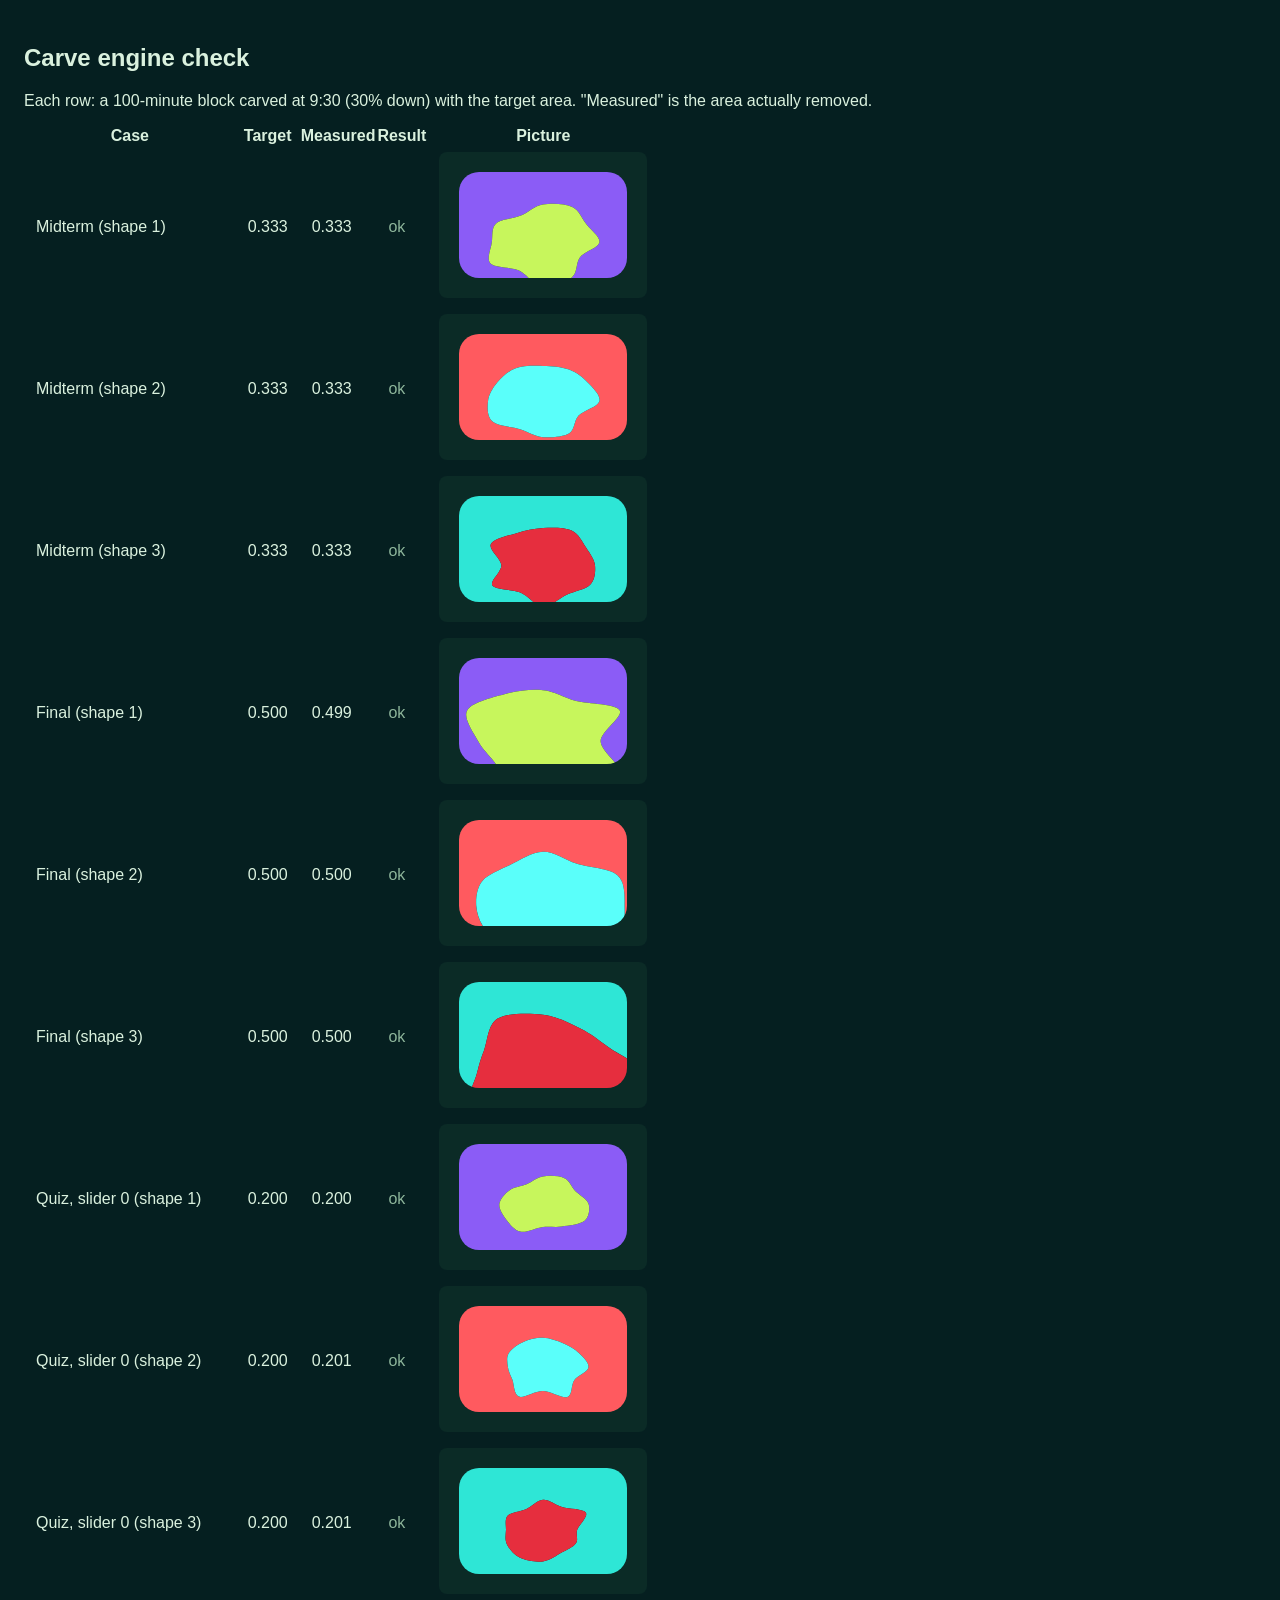
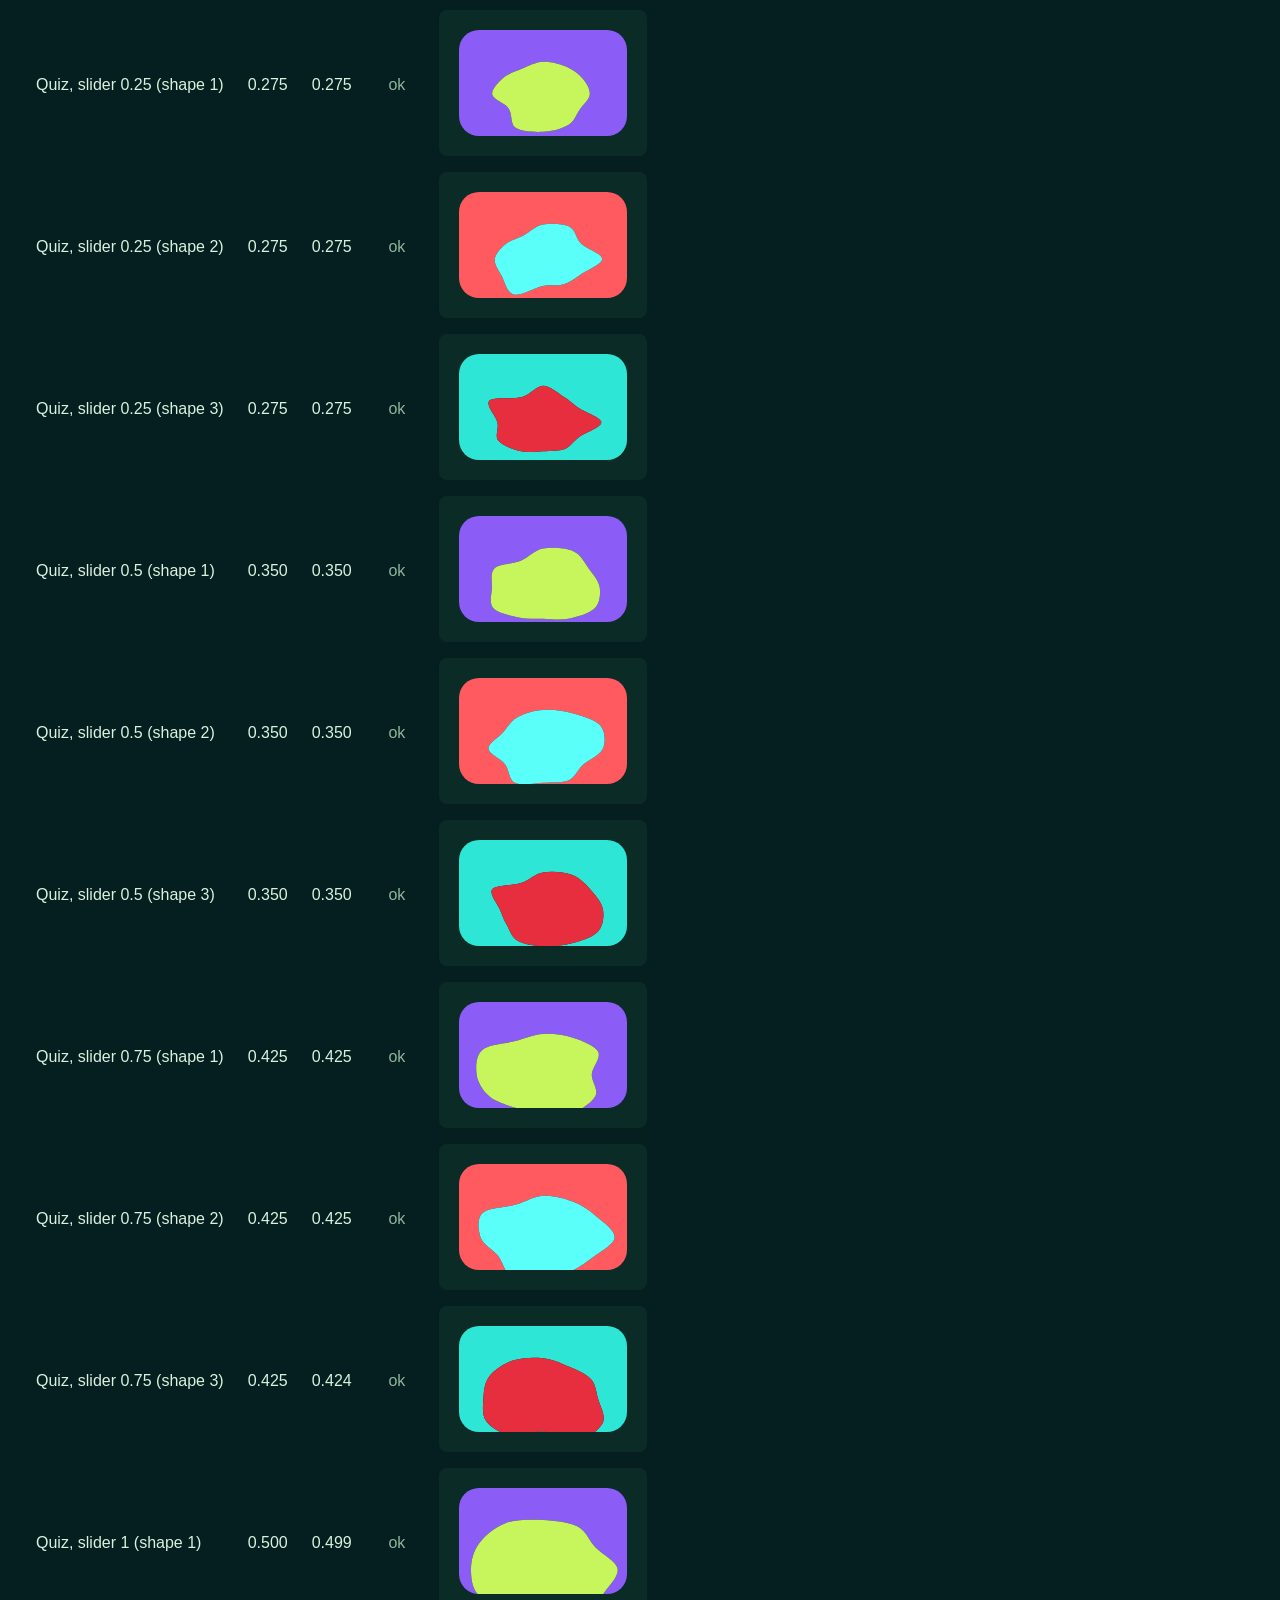
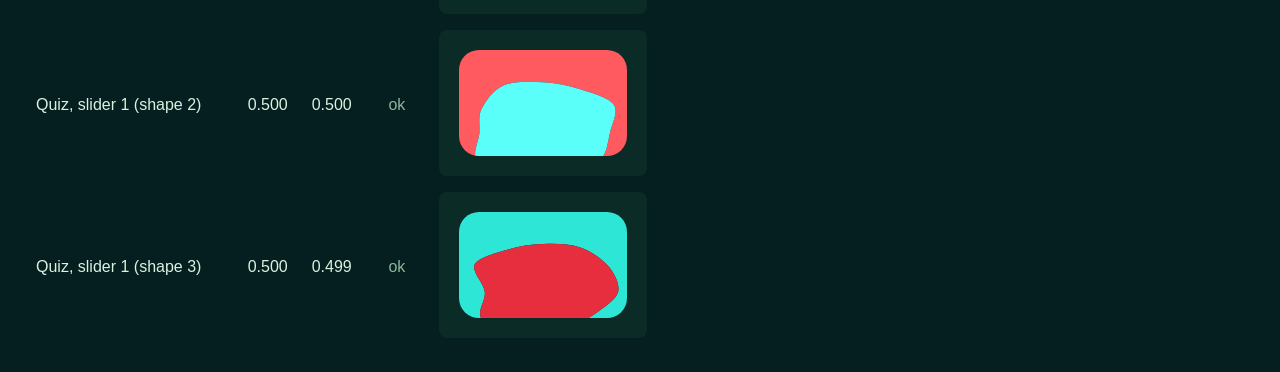
==== test/carve-test.html @ a141edb6 "Add carve engine and add-item form Co-Authored-By: Claude Sonnet 5.5 <noreply@anthropic.com>" ====
<!DOCTYPE html>
<html lang="en"><head><meta charset="utf-8"><title>Carve test</title>
<style>body{background:#051F20;color:#DAF1DE;font-family:sans-serif;padding:16px}table{border-collapse:collapse}td{padding:6px 12px;vertical-align:middle}svg{background:#0B2B26;border-radius:8px}.ok{color:#8EB69B}.bad{color:#ff8d8a}</style></head>
<body><h2>Carve engine check</h2><p>Each row: a 100-minute block carved at 9:30 (30% down) with the target area. "Measured" is the area actually removed.</p>
<table id="t"><tr><th>Case</th><th>Target</th><th>Measured</th><th>Result</th><th>Picture</th></tr></table>
<script src="../js/carve.js"></script>
<script>
var colours = ['#8B5CF6', '#FF5A5F', '#2EE6D6'];
var cases = [
  ['Midterm', { type: 'midterm' }], ['Final', { type: 'final' }],
  ['Quiz, slider 0', { type: 'quiz', importance: 0 }], ['Quiz, slider 0.25', { type: 'quiz', importance: 0.25 }],
  ['Quiz, slider 0.5', { type: 'quiz', importance: 0.5 }], ['Quiz, slider 0.75', { type: 'quiz', importance: 0.75 }],
  ['Quiz, slider 1', { type: 'quiz', importance: 1 }]
];
var t = document.getElementById('t'), allOk = true;
cases.forEach(function (c, i) {
  [0, 1, 2].forEach(function (seedN) {
    var item = Object.assign({ id: 'seed' + i + '-' + seedN }, c[1]);
    var g = { x: 10, y: 10, w: 84, h: 53 };
    var y0 = g.y + 0.3 * g.h;
    var f = Carve.fit(g, y0, item);
    var ok = Math.abs(f.coverage - f.target) < 0.03;
    allOk = allOk && ok;
    var colour = colours[seedN];
    var res = Carve.blockCarves(g, 0, 100, [Object.assign({}, item, { startMin: 30 })], colour, 'c' + i + seedN);
    var row = t.insertRow();
    row.innerHTML = '<td>' + c[0] + ' (shape ' + (seedN + 1) + ')</td><td>' + f.target.toFixed(3) + '</td><td>' + f.coverage.toFixed(3) + '</td><td class="' + (ok ? 'ok' : 'bad') + '">' + (ok ? 'ok' : 'off') + '</td><td><svg viewBox="0 0 104 73" width="208" height="146"><defs>' + res.defs + '</defs><rect x="10" y="10" width="84" height="53" rx="10" fill="' + colour + '" mask="url(#' + res.maskId + ')"/>' + res.carves + '</svg></td>';
  });
});
document.title = allOk ? 'Carve test: ALL OK' : 'Carve test: SOME OFF';
</script></body></html>
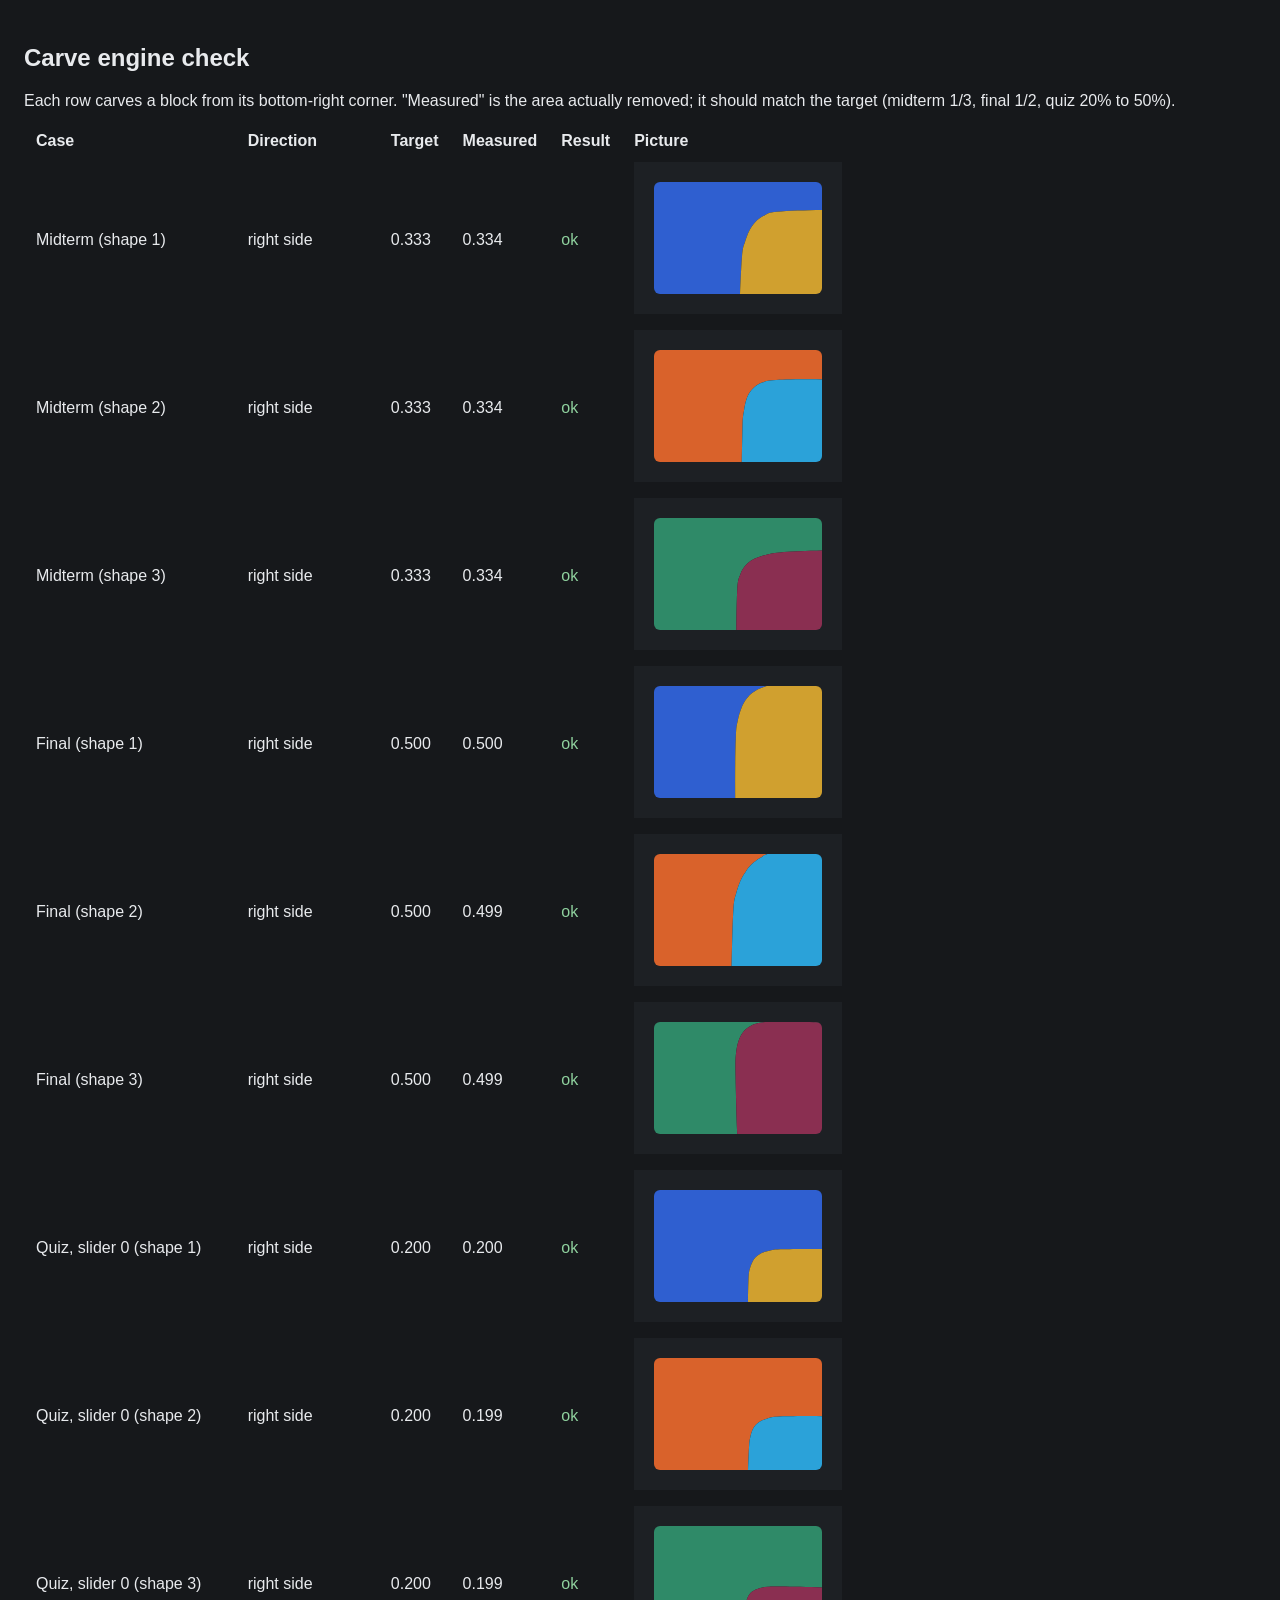
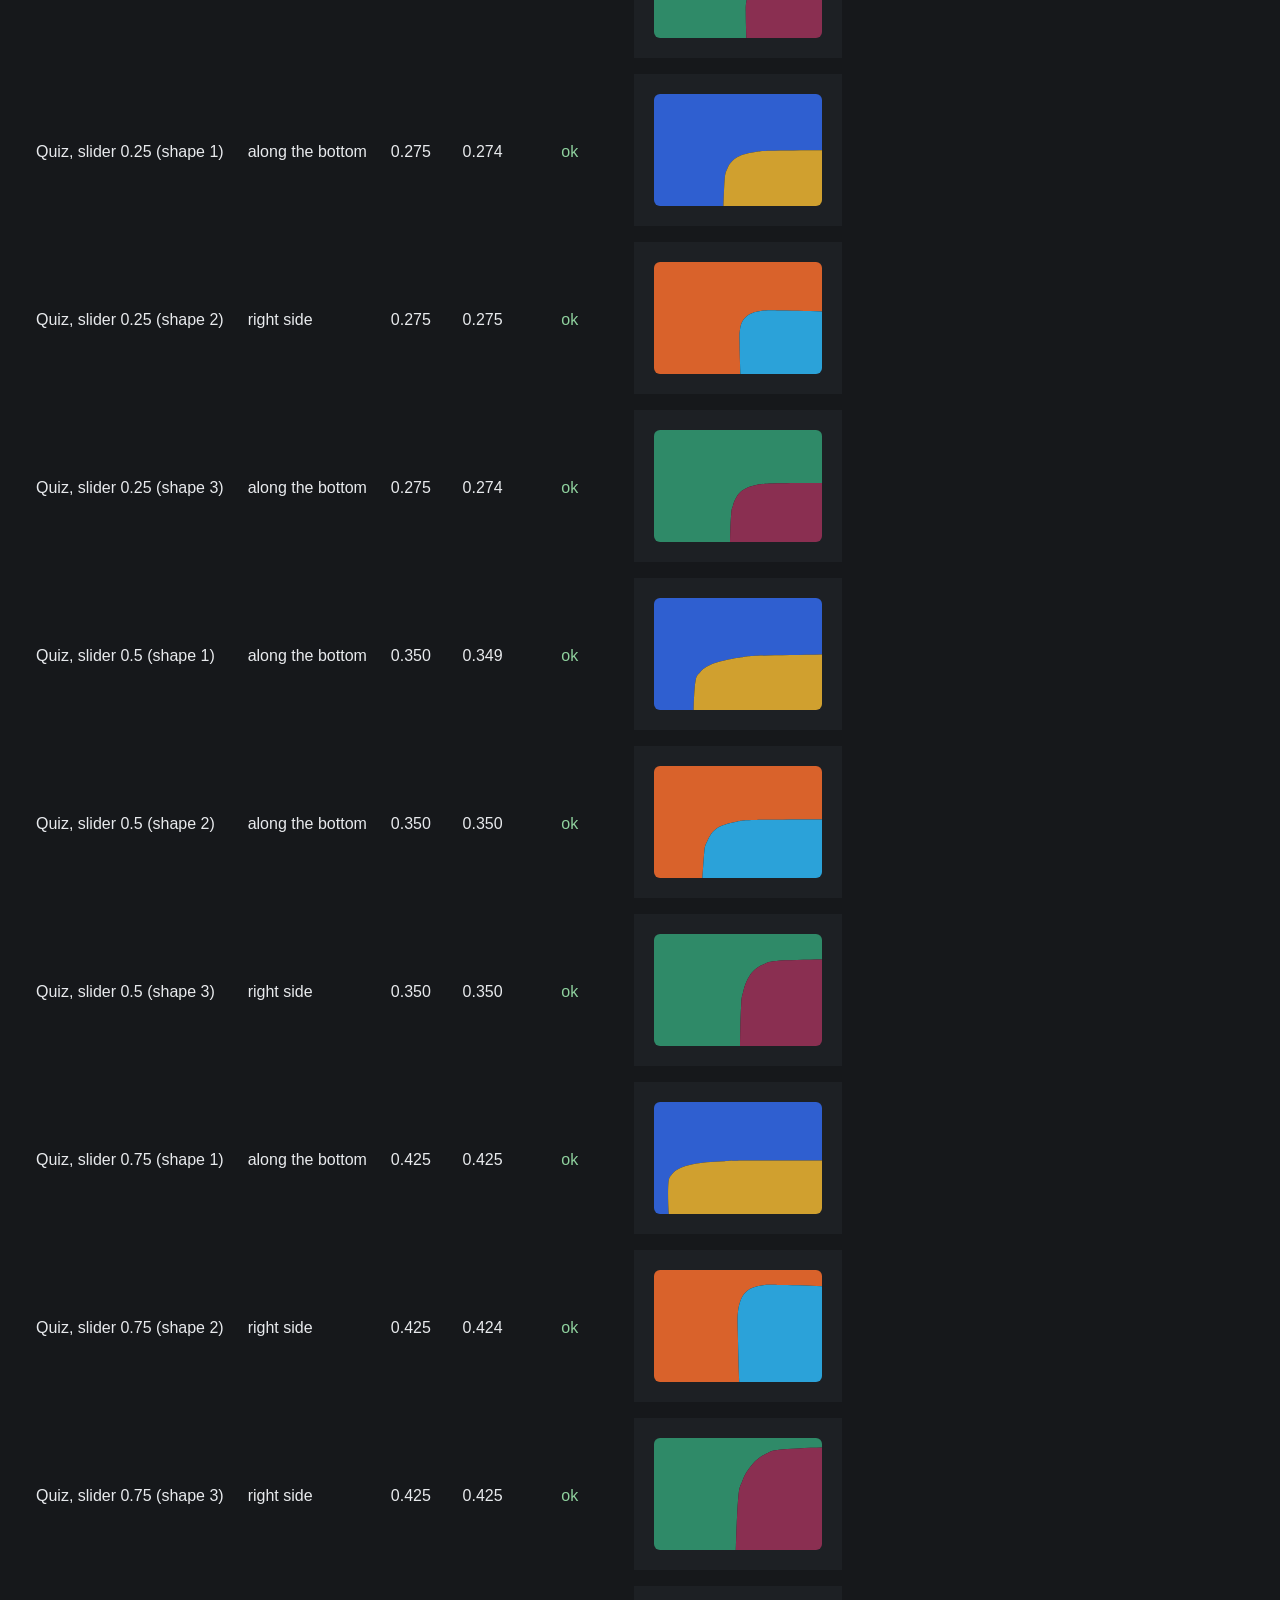
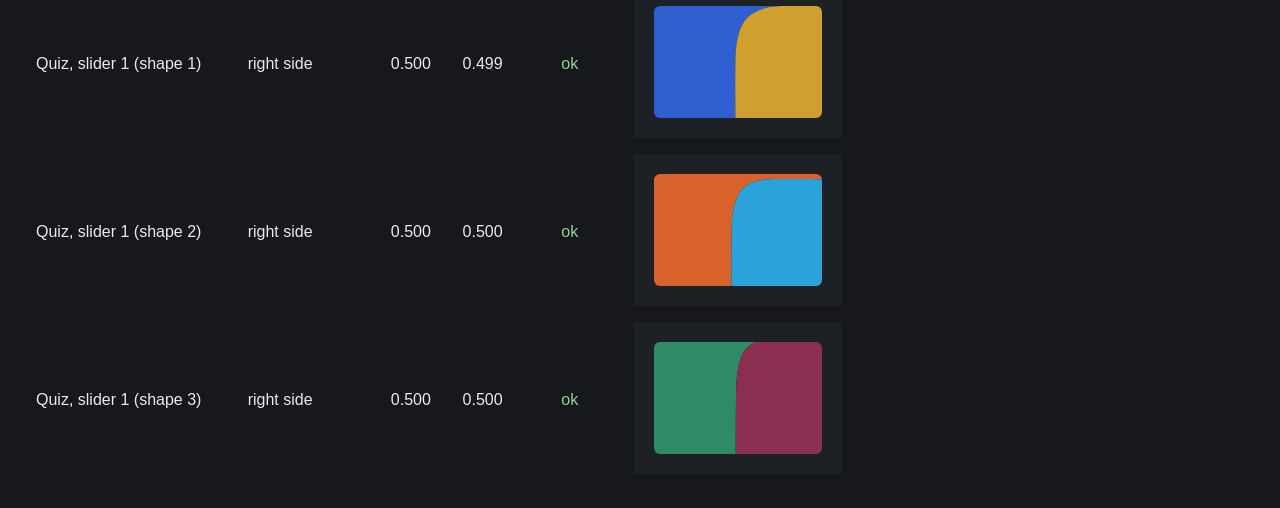
==== commit 56602b87: "Redesign: matte stone look, raised marble rim, bottom-right carve, sessions, week header, pop animat" ====
--- a/test/carve-test.html
+++ b/test/carve-test.html
@@ -1,11 +1,12 @@
 <!DOCTYPE html>
 <html lang="en"><head><meta charset="utf-8"><title>Carve test</title>
-<style>body{background:#051F20;color:#DAF1DE;font-family:sans-serif;padding:16px}table{border-collapse:collapse}td{padding:6px 12px;vertical-align:middle}svg{background:#0B2B26;border-radius:8px}.ok{color:#8EB69B}.bad{color:#ff8d8a}</style></head>
-<body><h2>Carve engine check</h2><p>Each row: a 100-minute block carved at 9:30 (30% down) with the target area. "Measured" is the area actually removed.</p>
-<table id="t"><tr><th>Case</th><th>Target</th><th>Measured</th><th>Result</th><th>Picture</th></tr></table>
+<style>body{background:#16181b;color:#e8eaed;font-family:Segoe UI,sans-serif;padding:16px}table{border-collapse:collapse}td,th{padding:6px 12px;vertical-align:middle;text-align:left}svg{background:#1d2024}.ok{color:#8fd19e}.bad{color:#ef7b77}</style></head>
+<body><h2>Carve engine check</h2>
+<p>Each row carves a block from its bottom-right corner. "Measured" is the area actually removed; it should match the target (midterm 1/3, final 1/2, quiz 20% to 50%).</p>
+<table id="t"><tr><th>Case</th><th>Direction</th><th>Target</th><th>Measured</th><th>Result</th><th>Picture</th></tr></table>
 <script src="../js/carve.js"></script>
 <script>
-var colours = ['#8B5CF6', '#FF5A5F', '#2EE6D6'];
+var colours = ['#2F5FD0', '#D9622B', '#2F8A68'];
 var cases = [
   ['Midterm', { type: 'midterm' }], ['Final', { type: 'final' }],
   ['Quiz, slider 0', { type: 'quiz', importance: 0 }], ['Quiz, slider 0.25', { type: 'quiz', importance: 0.25 }],
@@ -14,17 +15,15 @@
 ];
 var t = document.getElementById('t'), allOk = true;
 cases.forEach(function (c, i) {
-  [0, 1, 2].forEach(function (seedN) {
-    var item = Object.assign({ id: 'seed' + i + '-' + seedN }, c[1]);
-    var g = { x: 10, y: 10, w: 84, h: 53 };
-    var y0 = g.y + 0.3 * g.h;
-    var f = Carve.fit(g, y0, item);
+  [0, 1, 2].forEach(function (n) {
+    var item = Object.assign({ id: 'seed' + i + '-' + n, day: 0, startMin: 0 }, c[1]);
+    var g = { x: 10, y: 10, w: 84, h: 56, rx: 3 };
+    var f = Carve.fit(g, [item]);
     var ok = Math.abs(f.coverage - f.target) < 0.03;
     allOk = allOk && ok;
-    var colour = colours[seedN];
-    var res = Carve.blockCarves(g, 0, 100, [Object.assign({}, item, { startMin: 30 })], colour, 'c' + i + seedN);
+    var res = Carve.blockCarves(g, [item], colours[n], 'c' + i + n);
     var row = t.insertRow();
-    row.innerHTML = '<td>' + c[0] + ' (shape ' + (seedN + 1) + ')</td><td>' + f.target.toFixed(3) + '</td><td>' + f.coverage.toFixed(3) + '</td><td class="' + (ok ? 'ok' : 'bad') + '">' + (ok ? 'ok' : 'off') + '</td><td><svg viewBox="0 0 104 73" width="208" height="146"><defs>' + res.defs + '</defs><rect x="10" y="10" width="84" height="53" rx="10" fill="' + colour + '" mask="url(#' + res.maskId + ')"/>' + res.carves + '</svg></td>';
+    row.innerHTML = '<td>' + c[0] + ' (shape ' + (n + 1) + ')</td><td>' + (f.orient === 'up' ? 'right side' : 'along the bottom') + '</td><td>' + f.target.toFixed(3) + '</td><td>' + f.coverage.toFixed(3) + '</td><td class="' + (ok ? 'ok' : 'bad') + '">' + (ok ? 'ok' : 'off') + '</td><td><svg viewBox="0 0 104 76" width="208" height="152"><defs>' + res.defs + '</defs><rect x="10" y="10" width="84" height="56" rx="3" fill="' + colours[n] + '" mask="url(#' + res.maskId + ')"/>' + res.carves + '</svg></td>';
   });
 });
 document.title = allOk ? 'Carve test: ALL OK' : 'Carve test: SOME OFF';
